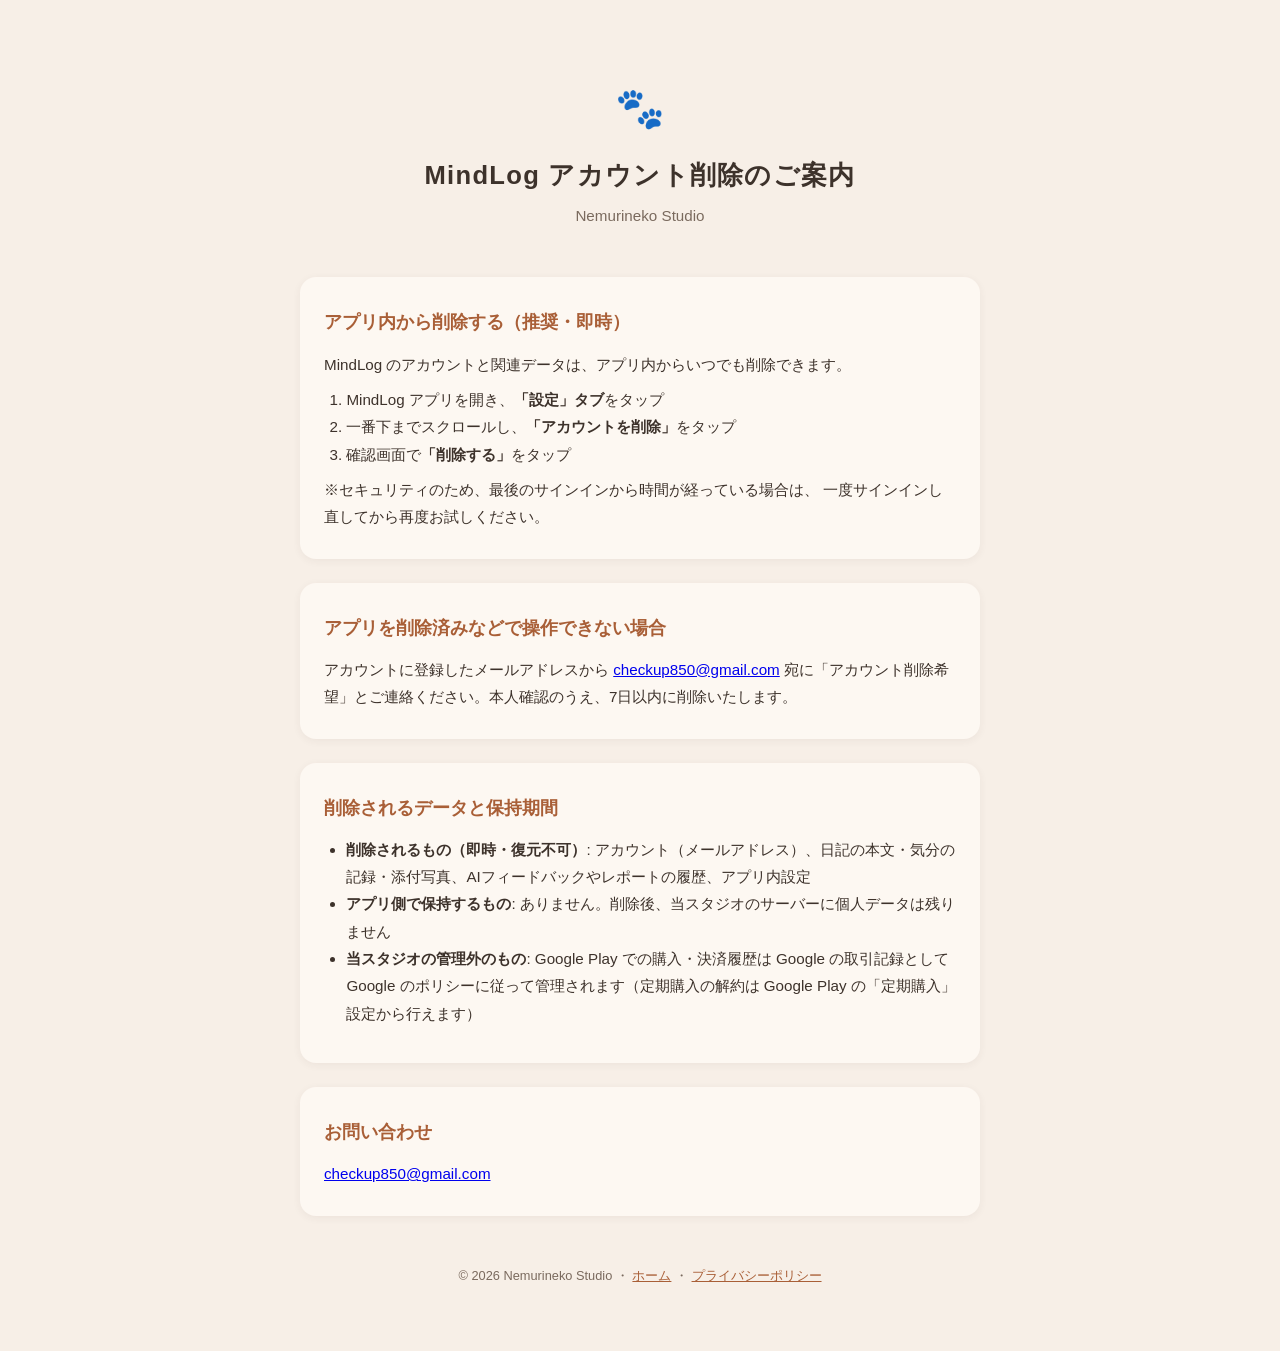
==== account-deletion.html @ be46152f "アカウント削除案内ページを追加（Playデータセーフティ申告用） Co-Authored-By: Claude Fable 5 <noreply@anthropic.com>" ====
<!DOCTYPE html>
<html lang="ja">
<head>
<meta charset="UTF-8">
<meta name="viewport" content="width=device-width, initial-scale=1">
<title>アカウント削除について | MindLog - Nemurineko Studio</title>
<meta name="description" content="MindLog（Nemurineko Studio）のアカウントとデータの削除方法のご案内。">
<link rel="stylesheet" href="style.css">
</head>
<body>
<div class="wrap">
  <header class="site">
    <div class="paw">🐾</div>
    <h1>MindLog アカウント削除のご案内</h1>
    <p class="tagline">Nemurineko Studio</p>
  </header>

  <div class="card">
    <h2>アプリ内から削除する（推奨・即時）</h2>
    <p>MindLog のアカウントと関連データは、アプリ内からいつでも削除できます。</p>
    <ol>
      <li>MindLog アプリを開き、<strong>「設定」タブ</strong>をタップ</li>
      <li>一番下までスクロールし、<strong>「アカウントを削除」</strong>をタップ</li>
      <li>確認画面で<strong>「削除する」</strong>をタップ</li>
    </ol>
    <p>
      ※セキュリティのため、最後のサインインから時間が経っている場合は、
      一度サインインし直してから再度お試しください。
    </p>
  </div>

  <div class="card">
    <h2>アプリを削除済みなどで操作できない場合</h2>
    <p>
      アカウントに登録したメールアドレスから
      <a href="mailto:checkup850@gmail.com">checkup850@gmail.com</a>
      宛に「アカウント削除希望」とご連絡ください。本人確認のうえ、7日以内に削除いたします。
    </p>
  </div>

  <div class="card">
    <h2>削除されるデータと保持期間</h2>
    <ul>
      <li><strong>削除されるもの（即時・復元不可）</strong>: アカウント（メールアドレス）、日記の本文・気分の記録・添付写真、AIフィードバックやレポートの履歴、アプリ内設定</li>
      <li><strong>アプリ側で保持するもの</strong>: ありません。削除後、当スタジオのサーバーに個人データは残りません</li>
      <li><strong>当スタジオの管理外のもの</strong>: Google Play での購入・決済履歴は Google の取引記録として Google のポリシーに従って管理されます（定期購入の解約は Google Play の「定期購入」設定から行えます）</li>
    </ul>
  </div>

  <div class="card">
    <h2>お問い合わせ</h2>
    <p><a href="mailto:checkup850@gmail.com">checkup850@gmail.com</a></p>
  </div>

  <footer class="site">
    <p>© 2026 Nemurineko Studio ・ <a href="./">ホーム</a> ・ <a href="privacy.html">プライバシーポリシー</a></p>
  </footer>
</div>
</body>
</html>
---- style.css ----
:root {
  --bg: #f7efe7;
  --card: #fdf8f2;
  --ink: #3d322b;
  --sub: #7a6a5e;
  --accent: #cc7a4e;
  --accent-dark: #a95f37;
}
* { margin: 0; padding: 0; box-sizing: border-box; }
body {
  font-family: "Hiragino Kaku Gothic ProN", "Hiragino Sans", "Noto Sans JP", "Yu Gothic", sans-serif;
  background: var(--bg);
  color: var(--ink);
  line-height: 1.8;
}
.wrap { max-width: 720px; margin: 0 auto; padding: 32px 20px 64px; }
header.site { text-align: center; padding: 40px 0 24px; }
header.site .paw { font-size: 40px; }
header.site h1 { font-size: 1.6rem; letter-spacing: 0.05em; margin-top: 8px; }
header.site p.tagline { color: var(--sub); font-size: 0.95rem; margin-top: 4px; }
nav.site { text-align: center; margin: 16px 0 8px; font-size: 0.9rem; }
nav.site a { color: var(--accent-dark); text-decoration: none; margin: 0 10px; }
nav.site a:hover { text-decoration: underline; }
.card {
  background: var(--card);
  border-radius: 16px;
  padding: 28px 24px;
  margin-top: 24px;
  box-shadow: 0 2px 8px rgba(61, 50, 43, 0.06);
}
.card h2 { font-size: 1.15rem; margin-bottom: 12px; color: var(--accent-dark); }
.card h3 { font-size: 1rem; margin: 20px 0 6px; }
.card p, .card li { font-size: 0.95rem; color: var(--ink); }
.card ul, .card ol { padding-left: 1.4em; margin: 8px 0; }
.card table { border-collapse: collapse; width: 100%; margin: 12px 0; font-size: 0.9rem; }
.card th, .card td { border: 1px solid #e2d5c8; padding: 8px 10px; text-align: left; }
.card th { background: #f1e5d8; }
.updated { color: var(--sub); font-size: 0.85rem; margin-bottom: 16px; }
footer.site { text-align: center; color: var(--sub); font-size: 0.8rem; margin-top: 48px; }
footer.site a { color: var(--accent-dark); }
.badge {
  display: inline-block; background: var(--accent); color: #fff;
  border-radius: 999px; padding: 4px 14px; font-size: 0.8rem; margin-top: 8px;
}
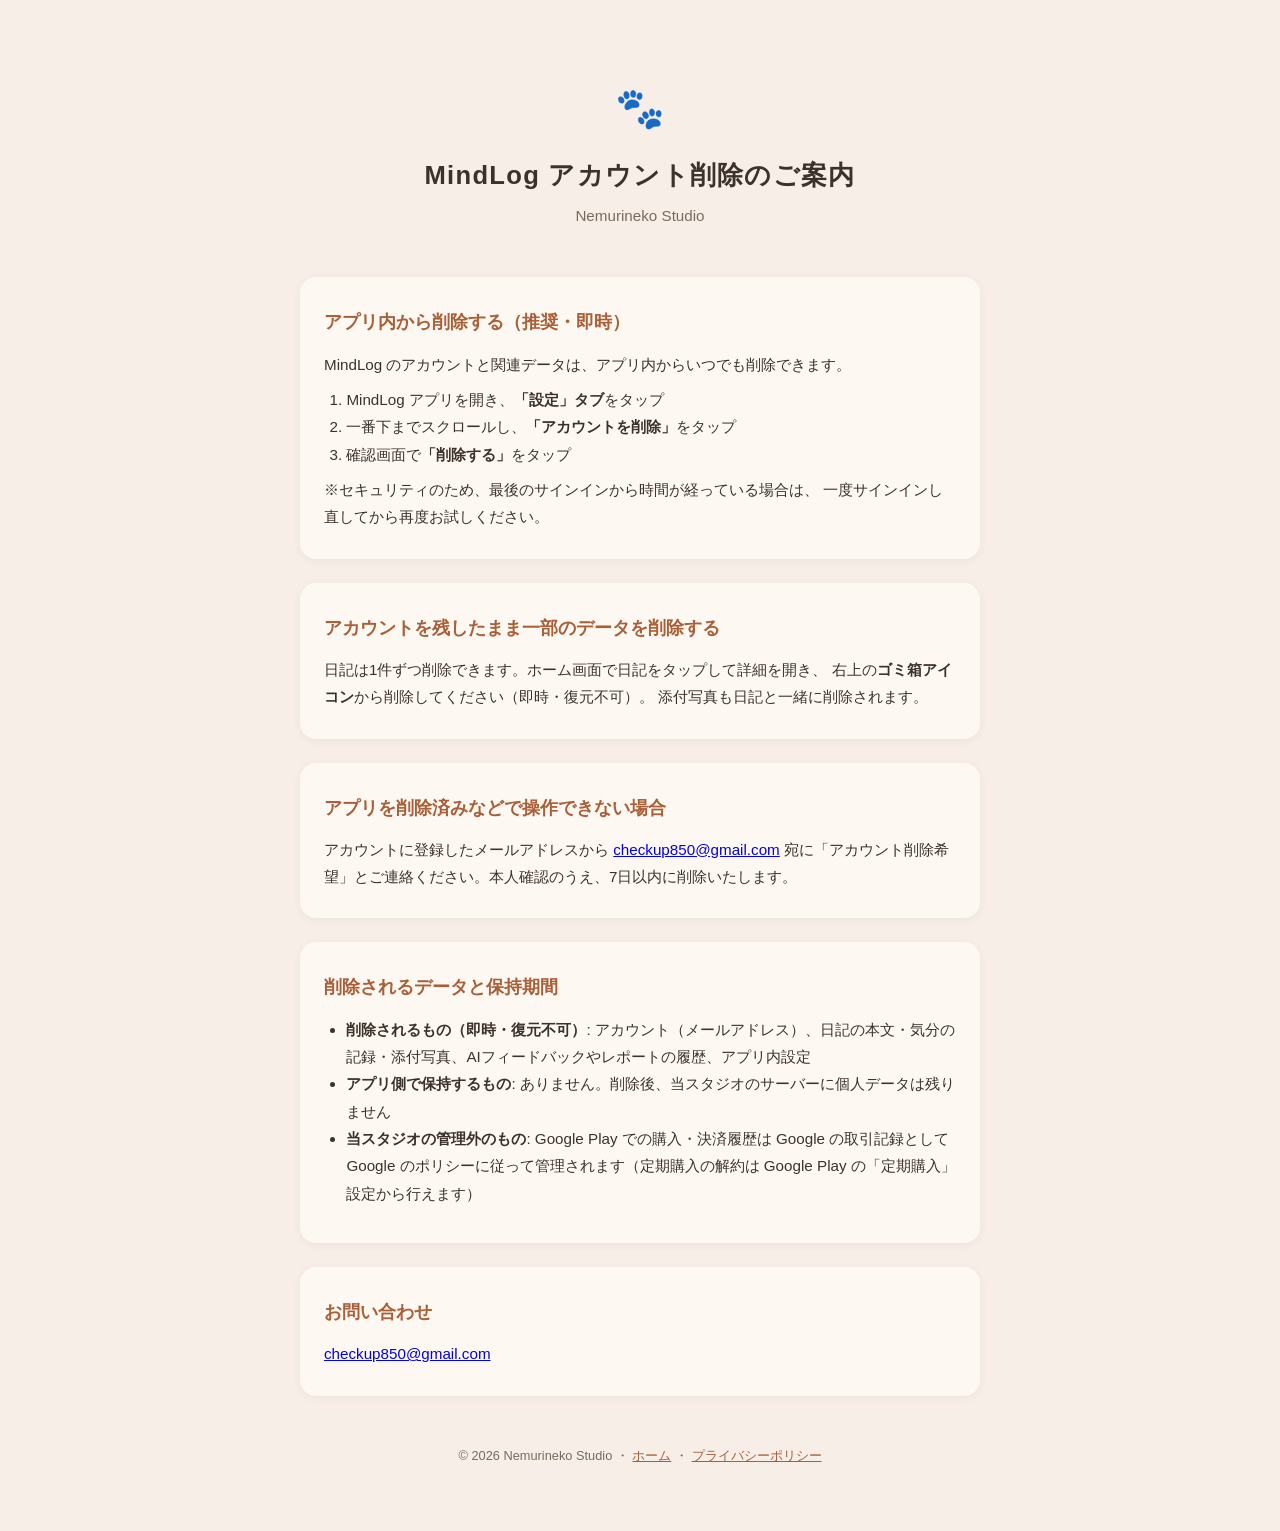
==== commit e70b1c03: "削除案内に個別データ（日記1件ずつ）の削除手順を追記 Co-Authored-By: Claude Fable 5 <noreply@anthropic.com>" ====
--- a/account-deletion.html
+++ b/account-deletion.html
@@ -30,6 +30,15 @@
   </div>
 
   <div class="card">
+    <h2>アカウントを残したまま一部のデータを削除する</h2>
+    <p>
+      日記は1件ずつ削除できます。ホーム画面で日記をタップして詳細を開き、
+      右上の<strong>ゴミ箱アイコン</strong>から削除してください（即時・復元不可）。
+      添付写真も日記と一緒に削除されます。
+    </p>
+  </div>
+
+  <div class="card">
     <h2>アプリを削除済みなどで操作できない場合</h2>
     <p>
       アカウントに登録したメールアドレスから
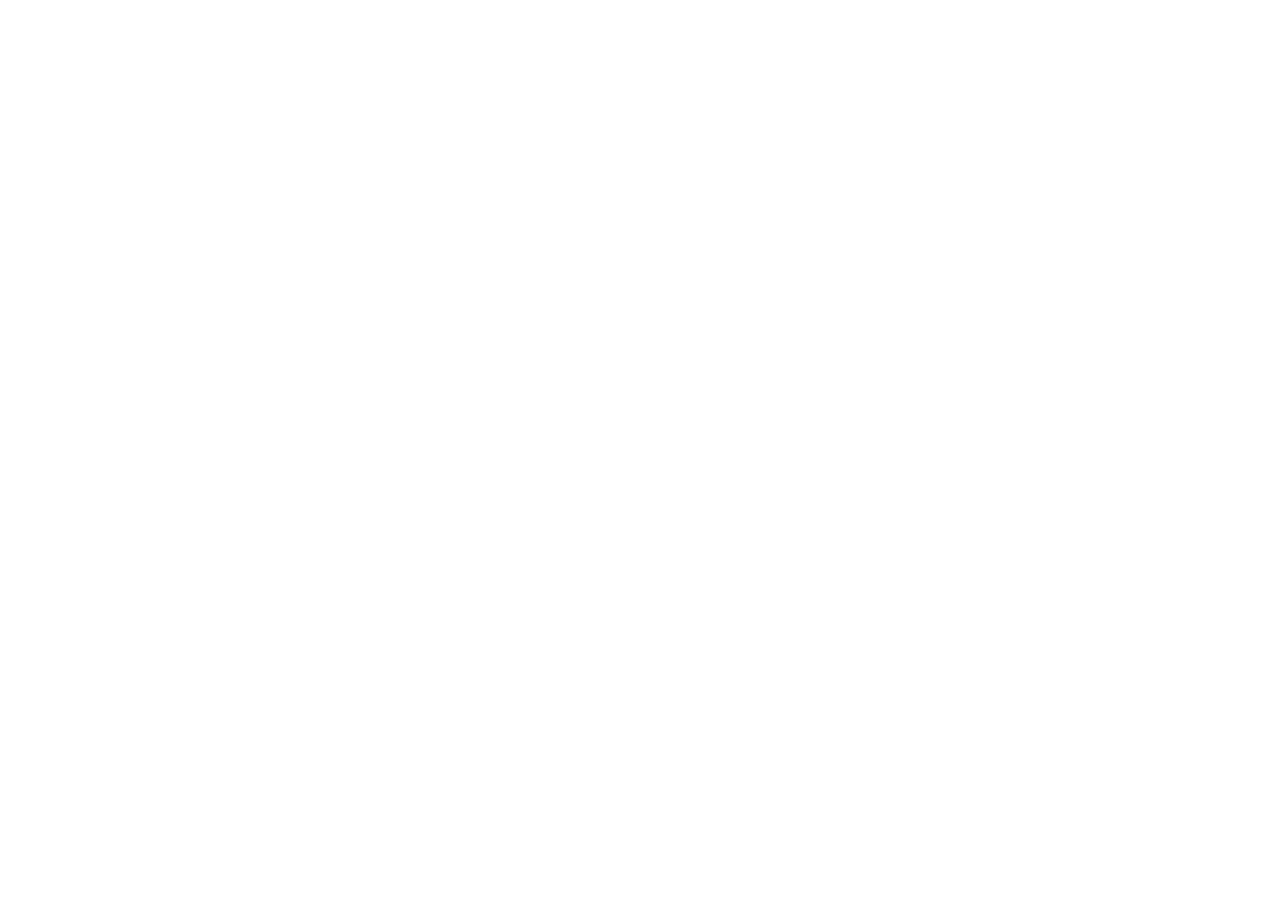
==== commit 39acf83e: "新サイト(nemurineko-studio.github.io)への移転リダイレクトに置換 Co-Authored-By: Claude Fable 5 <noreply@anthropic.com" ====
--- a/account-deletion.html
+++ b/account-deletion.html
@@ -2,68 +2,12 @@
 <html lang="ja">
 <head>
 <meta charset="UTF-8">
-<meta name="viewport" content="width=device-width, initial-scale=1">
-<title>アカウント削除について | MindLog - Nemurineko Studio</title>
-<meta name="description" content="MindLog（Nemurineko Studio）のアカウントとデータの削除方法のご案内。">
-<link rel="stylesheet" href="style.css">
+<meta name="robots" content="noindex">
+<meta http-equiv="refresh" content="0; url=https://nemurineko-studio.github.io/">
+<title>移転しました | Nemurineko Studio</title>
+<link rel="canonical" href="https://nemurineko-studio.github.io/">
 </head>
 <body>
-<div class="wrap">
-  <header class="site">
-    <div class="paw">🐾</div>
-    <h1>MindLog アカウント削除のご案内</h1>
-    <p class="tagline">Nemurineko Studio</p>
-  </header>
-
-  <div class="card">
-    <h2>アプリ内から削除する（推奨・即時）</h2>
-    <p>MindLog のアカウントと関連データは、アプリ内からいつでも削除できます。</p>
-    <ol>
-      <li>MindLog アプリを開き、<strong>「設定」タブ</strong>をタップ</li>
-      <li>一番下までスクロールし、<strong>「アカウントを削除」</strong>をタップ</li>
-      <li>確認画面で<strong>「削除する」</strong>をタップ</li>
-    </ol>
-    <p>
-      ※セキュリティのため、最後のサインインから時間が経っている場合は、
-      一度サインインし直してから再度お試しください。
-    </p>
-  </div>
-
-  <div class="card">
-    <h2>アカウントを残したまま一部のデータを削除する</h2>
-    <p>
-      日記は1件ずつ削除できます。ホーム画面で日記をタップして詳細を開き、
-      右上の<strong>ゴミ箱アイコン</strong>から削除してください（即時・復元不可）。
-      添付写真も日記と一緒に削除されます。
-    </p>
-  </div>
-
-  <div class="card">
-    <h2>アプリを削除済みなどで操作できない場合</h2>
-    <p>
-      アカウントに登録したメールアドレスから
-      <a href="mailto:checkup850@gmail.com">checkup850@gmail.com</a>
-      宛に「アカウント削除希望」とご連絡ください。本人確認のうえ、7日以内に削除いたします。
-    </p>
-  </div>
-
-  <div class="card">
-    <h2>削除されるデータと保持期間</h2>
-    <ul>
-      <li><strong>削除されるもの（即時・復元不可）</strong>: アカウント（メールアドレス）、日記の本文・気分の記録・添付写真、AIフィードバックやレポートの履歴、アプリ内設定</li>
-      <li><strong>アプリ側で保持するもの</strong>: ありません。削除後、当スタジオのサーバーに個人データは残りません</li>
-      <li><strong>当スタジオの管理外のもの</strong>: Google Play での購入・決済履歴は Google の取引記録として Google のポリシーに従って管理されます（定期購入の解約は Google Play の「定期購入」設定から行えます）</li>
-    </ul>
-  </div>
-
-  <div class="card">
-    <h2>お問い合わせ</h2>
-    <p><a href="mailto:checkup850@gmail.com">checkup850@gmail.com</a></p>
-  </div>
-
-  <footer class="site">
-    <p>© 2026 Nemurineko Studio ・ <a href="./">ホーム</a> ・ <a href="privacy.html">プライバシーポリシー</a></p>
-  </footer>
-</div>
+<p>サイトは <a href="https://nemurineko-studio.github.io/">https://nemurineko-studio.github.io/</a> に移転しました。自動的に移動します。</p>
 </body>
 </html>
